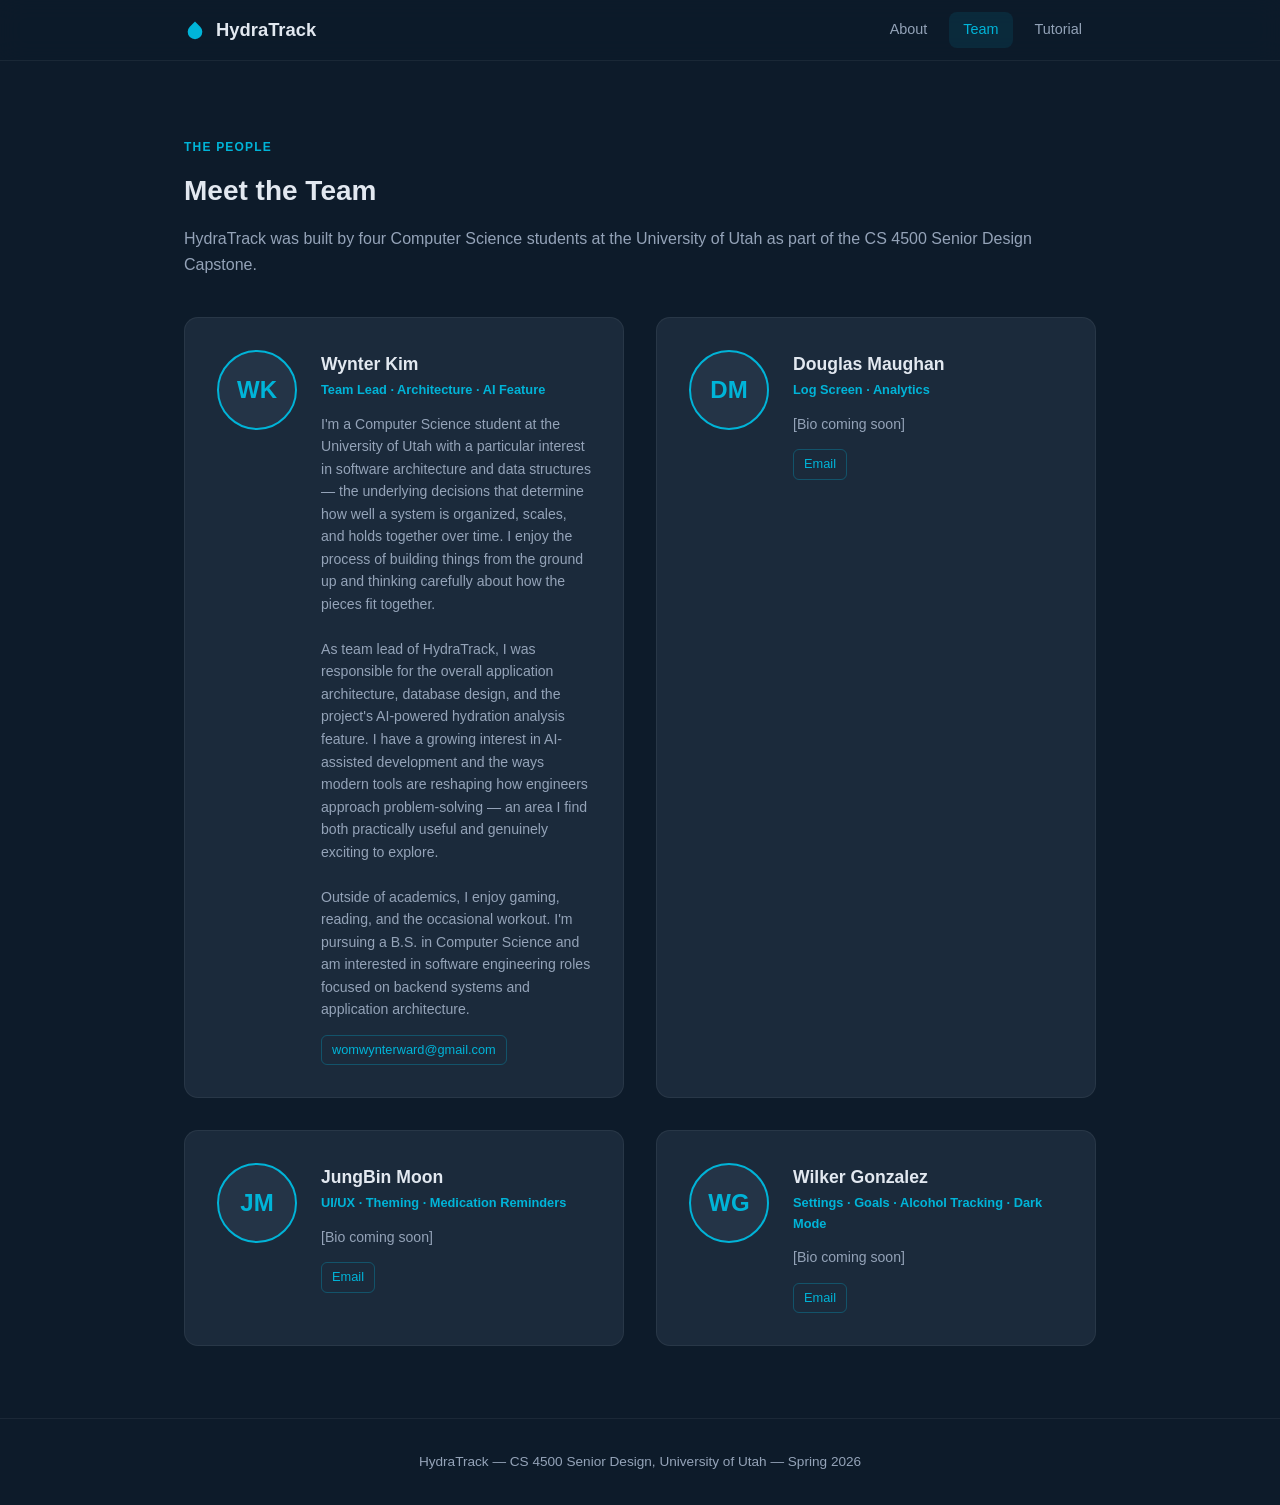
==== docs/team.html @ 66c3c1ba "Rename public to docs for GitHub Pages" ====
<!DOCTYPE html>
<html lang="en">
<head>
  <meta charset="UTF-8" />
  <meta name="viewport" content="width=device-width, initial-scale=1.0" />
  <title>Team — HydraTrack</title>
  <link rel="stylesheet" href="style.css" />
</head>
<body>

<nav>
  <div class="nav-inner">
    <a class="nav-logo" href="index.html">
      <svg width="22" height="22" viewBox="0 0 24 24" fill="currentColor">
        <path d="M12 2.69l5.66 5.66a8 8 0 1 1-11.31 0z"/>
      </svg>
      HydraTrack
    </a>
    <div class="nav-links">
      <a href="index.html">About</a>
      <a href="team.html" class="active">Team</a>
      <a href="tutorial.html">Tutorial</a>
    </div>
  </div>
</nav>

<section>
  <div class="container">
    <span class="label">The People</span>
    <h2>Meet the Team</h2>
    <p>HydraTrack was built by four Computer Science students at the University of Utah as part of the CS 4500 Senior Design Capstone.</p>

    <div class="team-grid">

      <!-- Wynter -->
      <div class="team-card">
        <div class="team-avatar">WK</div>
        <div class="team-info">
          <h3>Wynter Kim</h3>
          <div class="team-role">Team Lead · Architecture · AI Feature</div>
          <p class="team-bio">
            I'm a Computer Science student at the University of Utah with a particular interest in software architecture and data structures — the underlying decisions that determine how well a system is organized, scales, and holds together over time. I enjoy the process of building things from the ground up and thinking carefully about how the pieces fit together.
            <br><br>
            As team lead of HydraTrack, I was responsible for the overall application architecture, database design, and the project's AI-powered hydration analysis feature. I have a growing interest in AI-assisted development and the ways modern tools are reshaping how engineers approach problem-solving — an area I find both practically useful and genuinely exciting to explore.
            <br><br>
            Outside of academics, I enjoy gaming, reading, and the occasional workout. I'm pursuing a B.S. in Computer Science and am interested in software engineering roles focused on backend systems and application architecture.
          </p>
          <div class="team-contact">
            <a href="mailto:womwynterward@gmail.com">womwynterward@gmail.com</a>
          </div>
        </div>
      </div>

      <!-- Douglas -->
      <div class="team-card">
        <div class="team-avatar">DM</div>
        <div class="team-info">
          <h3>Douglas Maughan</h3>
          <div class="team-role">Log Screen · Analytics</div>
          <p class="team-bio">
            [Bio coming soon]
          </p>
          <div class="team-contact">
            <a href="mailto:placeholder@utah.edu">Email</a>
          </div>
        </div>
      </div>

      <!-- Moon -->
      <div class="team-card">
        <div class="team-avatar">JM</div>
        <div class="team-info">
          <h3>JungBin Moon</h3>
          <div class="team-role">UI/UX · Theming · Medication Reminders</div>
          <p class="team-bio">
            [Bio coming soon]
          </p>
          <div class="team-contact">
            <a href="mailto:placeholder@utah.edu">Email</a>
          </div>
        </div>
      </div>

      <!-- Wilker -->
      <div class="team-card">
        <div class="team-avatar">WG</div>
        <div class="team-info">
          <h3>Wilker Gonzalez</h3>
          <div class="team-role">Settings · Goals · Alcohol Tracking · Dark Mode</div>
          <p class="team-bio">
            [Bio coming soon]
          </p>
          <div class="team-contact">
            <a href="mailto:placeholder@utah.edu">Email</a>
          </div>
        </div>
      </div>

    </div>
  </div>
</section>

<footer>
  <div class="container">
    <p>HydraTrack &mdash; CS 4500 Senior Design, University of Utah &mdash; Spring 2026</p>
  </div>
</footer>

</body>
</html>
---- docs/style.css ----
:root {
  --bg: #0d1b2a;
  --bg2: #1b2a3b;
  --bg3: #243447;
  --accent: #00b4d8;
  --accent2: #0096c7;
  --text: #e2e8f0;
  --text2: #94a3b8;
  --radius: 14px;
  --max-w: 960px;
}

* { box-sizing: border-box; margin: 0; padding: 0; }

body {
  font-family: -apple-system, BlinkMacSystemFont, 'Segoe UI', sans-serif;
  background: var(--bg);
  color: var(--text);
  line-height: 1.6;
}

/* ── NAV ── */
nav {
  position: sticky;
  top: 0;
  z-index: 100;
  background: rgba(13, 27, 42, 0.92);
  backdrop-filter: blur(12px);
  border-bottom: 1px solid rgba(255,255,255,0.06);
}
.nav-inner {
  max-width: var(--max-w);
  margin: 0 auto;
  padding: 0 24px;
  height: 60px;
  display: flex;
  align-items: center;
  justify-content: space-between;
}
.nav-logo {
  display: flex;
  align-items: center;
  gap: 10px;
  font-weight: 700;
  font-size: 1.15rem;
  color: var(--text);
  text-decoration: none;
}
.nav-logo svg { color: var(--accent); }
.nav-links { display: flex; gap: 8px; }
.nav-links a {
  color: var(--text2);
  text-decoration: none;
  padding: 6px 14px;
  border-radius: 8px;
  font-size: 0.9rem;
  transition: all 0.2s;
}
.nav-links a:hover, .nav-links a.active {
  color: var(--accent);
  background: rgba(0,180,216,0.1);
}

/* ── LAYOUT ── */
.container {
  max-width: var(--max-w);
  margin: 0 auto;
  padding: 0 24px;
}
section { padding: 72px 0; }
section + section { border-top: 1px solid rgba(255,255,255,0.05); }

h1 { font-size: clamp(2rem, 5vw, 3rem); font-weight: 800; line-height: 1.15; }
h2 { font-size: 1.75rem; font-weight: 700; margin-bottom: 12px; }
h3 { font-size: 1.15rem; font-weight: 600; margin-bottom: 8px; }
p  { color: var(--text2); }

.label {
  display: inline-block;
  font-size: 0.75rem;
  font-weight: 700;
  letter-spacing: 0.1em;
  text-transform: uppercase;
  color: var(--accent);
  margin-bottom: 12px;
}

/* ── BUTTONS ── */
.btn {
  display: inline-flex;
  align-items: center;
  gap: 8px;
  padding: 12px 28px;
  border-radius: 10px;
  font-weight: 600;
  font-size: 0.95rem;
  text-decoration: none;
  transition: all 0.2s;
  cursor: pointer;
}
.btn-primary {
  background: var(--accent);
  color: #0d1b2a;
}
.btn-primary:hover { background: var(--accent2); transform: translateY(-1px); }
.btn-outline {
  border: 1px solid rgba(0,180,216,0.4);
  color: var(--accent);
}
.btn-outline:hover { background: rgba(0,180,216,0.1); }

/* ── HERO ── */
.hero {
  padding: 96px 0 80px;
  text-align: center;
}
.hero-drop {
  width: 72px;
  height: 72px;
  margin: 0 auto 24px;
  color: var(--accent);
}
.hero h1 span { color: var(--accent); }
.hero p {
  max-width: 540px;
  margin: 20px auto 36px;
  font-size: 1.1rem;
}
.hero-btns { display: flex; gap: 12px; justify-content: center; flex-wrap: wrap; }

/* ── FEATURES ── */
.features-grid {
  display: grid;
  grid-template-columns: repeat(auto-fit, minmax(260px, 1fr));
  gap: 20px;
  margin-top: 40px;
}
.feature-card {
  background: var(--bg2);
  border: 1px solid rgba(255,255,255,0.06);
  border-radius: var(--radius);
  padding: 28px;
}
.feature-icon {
  width: 44px;
  height: 44px;
  background: rgba(0,180,216,0.12);
  border-radius: 10px;
  display: flex;
  align-items: center;
  justify-content: center;
  color: var(--accent);
  margin-bottom: 16px;
}

/* ── SCREENSHOTS ── */
.screenshots {
  display: flex;
  gap: 20px;
  justify-content: center;
  flex-wrap: wrap;
  margin-top: 40px;
}
.phone-frame {
  width: 180px;
  background: var(--bg2);
  border-radius: 28px;
  border: 2px solid rgba(255,255,255,0.08);
  overflow: hidden;
  box-shadow: 0 20px 40px rgba(0,0,0,0.4);
  flex-shrink: 0;
}
.phone-frame img {
  width: 100%;
  display: block;
}
.phone-frame .ph-label {
  text-align: center;
  font-size: 0.75rem;
  color: var(--text2);
  padding: 10px 8px;
}

/* ── TEAM ── */
.team-grid {
  display: grid;
  grid-template-columns: repeat(auto-fit, minmax(420px, 1fr));
  gap: 32px;
  margin-top: 40px;
}
.team-card {
  background: var(--bg2);
  border: 1px solid rgba(255,255,255,0.06);
  border-radius: var(--radius);
  padding: 32px;
  display: flex;
  gap: 24px;
  align-items: flex-start;
}
.team-avatar {
  width: 80px;
  height: 80px;
  border-radius: 50%;
  background: var(--bg3);
  border: 2px solid var(--accent);
  display: flex;
  align-items: center;
  justify-content: center;
  font-size: 1.5rem;
  font-weight: 700;
  color: var(--accent);
  flex-shrink: 0;
  overflow: hidden;
}
.team-avatar img { width: 100%; height: 100%; object-fit: cover; }
.team-info h3 { font-size: 1.1rem; margin-bottom: 2px; }
.team-role { font-size: 0.8rem; color: var(--accent); font-weight: 600; margin-bottom: 12px; }
.team-bio { font-size: 0.88rem; color: var(--text2); margin-bottom: 14px; }
.team-contact { display: flex; gap: 10px; flex-wrap: wrap; }
.team-contact a {
  font-size: 0.8rem;
  color: var(--accent);
  text-decoration: none;
  padding: 4px 10px;
  border: 1px solid rgba(0,180,216,0.3);
  border-radius: 6px;
}
.team-contact a:hover { background: rgba(0,180,216,0.1); }

/* ── TUTORIAL ── */
.tutorial-steps { margin-top: 48px; }
.step {
  display: grid;
  grid-template-columns: 1fr 1fr;
  gap: 48px;
  align-items: center;
  margin-bottom: 80px;
}
.step:nth-child(even) { direction: rtl; }
.step:nth-child(even) > * { direction: ltr; }
.step-text {}
.step-num {
  display: inline-flex;
  align-items: center;
  justify-content: center;
  width: 36px;
  height: 36px;
  background: var(--accent);
  color: #0d1b2a;
  border-radius: 50%;
  font-weight: 800;
  font-size: 0.9rem;
  margin-bottom: 16px;
}
.step-text h3 { font-size: 1.3rem; margin-bottom: 12px; }
.step-text ul {
  list-style: none;
  margin-top: 12px;
}
.step-text ul li {
  color: var(--text2);
  font-size: 0.92rem;
  padding: 5px 0;
  padding-left: 20px;
  position: relative;
}
.step-text ul li::before {
  content: '→';
  position: absolute;
  left: 0;
  color: var(--accent);
}
.step-visual {
  display: flex;
  justify-content: center;
  gap: 16px;
}
.step-visual .phone-frame { width: 160px; }

/* ── FOOTER ── */
footer {
  border-top: 1px solid rgba(255,255,255,0.06);
  padding: 32px 0;
  text-align: center;
  color: var(--text2);
  font-size: 0.85rem;
}

/* ── RESPONSIVE ── */
@media (max-width: 680px) {
  .step { grid-template-columns: 1fr; }
  .step:nth-child(even) { direction: ltr; }
  .team-grid { grid-template-columns: 1fr; }
  .team-card { flex-direction: column; }
  .nav-links a { padding: 6px 10px; font-size: 0.82rem; }
  .phone-frame { width: 140px; }
  .step-visual .phone-frame { width: 140px; }
}
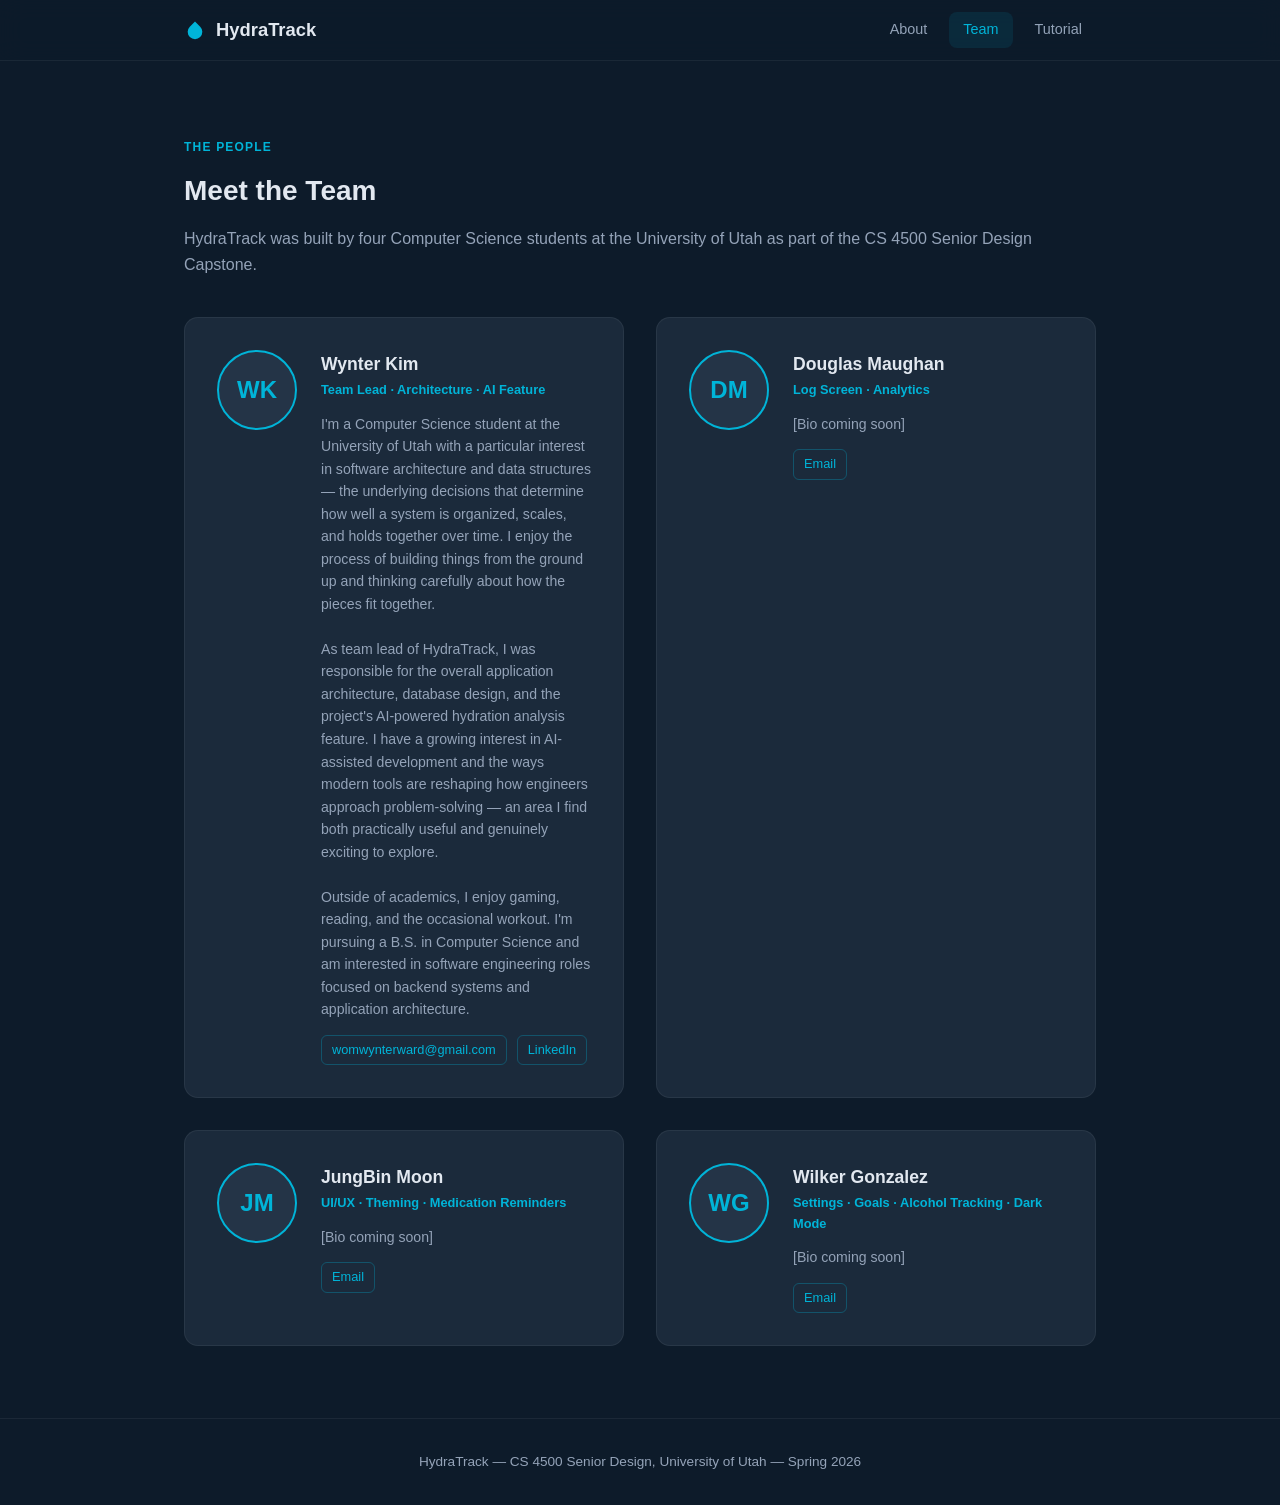
==== commit 0cb3db28: "Add LinkedIn link for Wynter on team page" ====
--- a/docs/team.html
+++ b/docs/team.html
@@ -47,6 +47,7 @@
           </p>
           <div class="team-contact">
             <a href="mailto:womwynterward@gmail.com">womwynterward@gmail.com</a>
+            <a href="https://www.linkedin.com/in/wynterk" target="_blank">LinkedIn</a>
           </div>
         </div>
       </div>
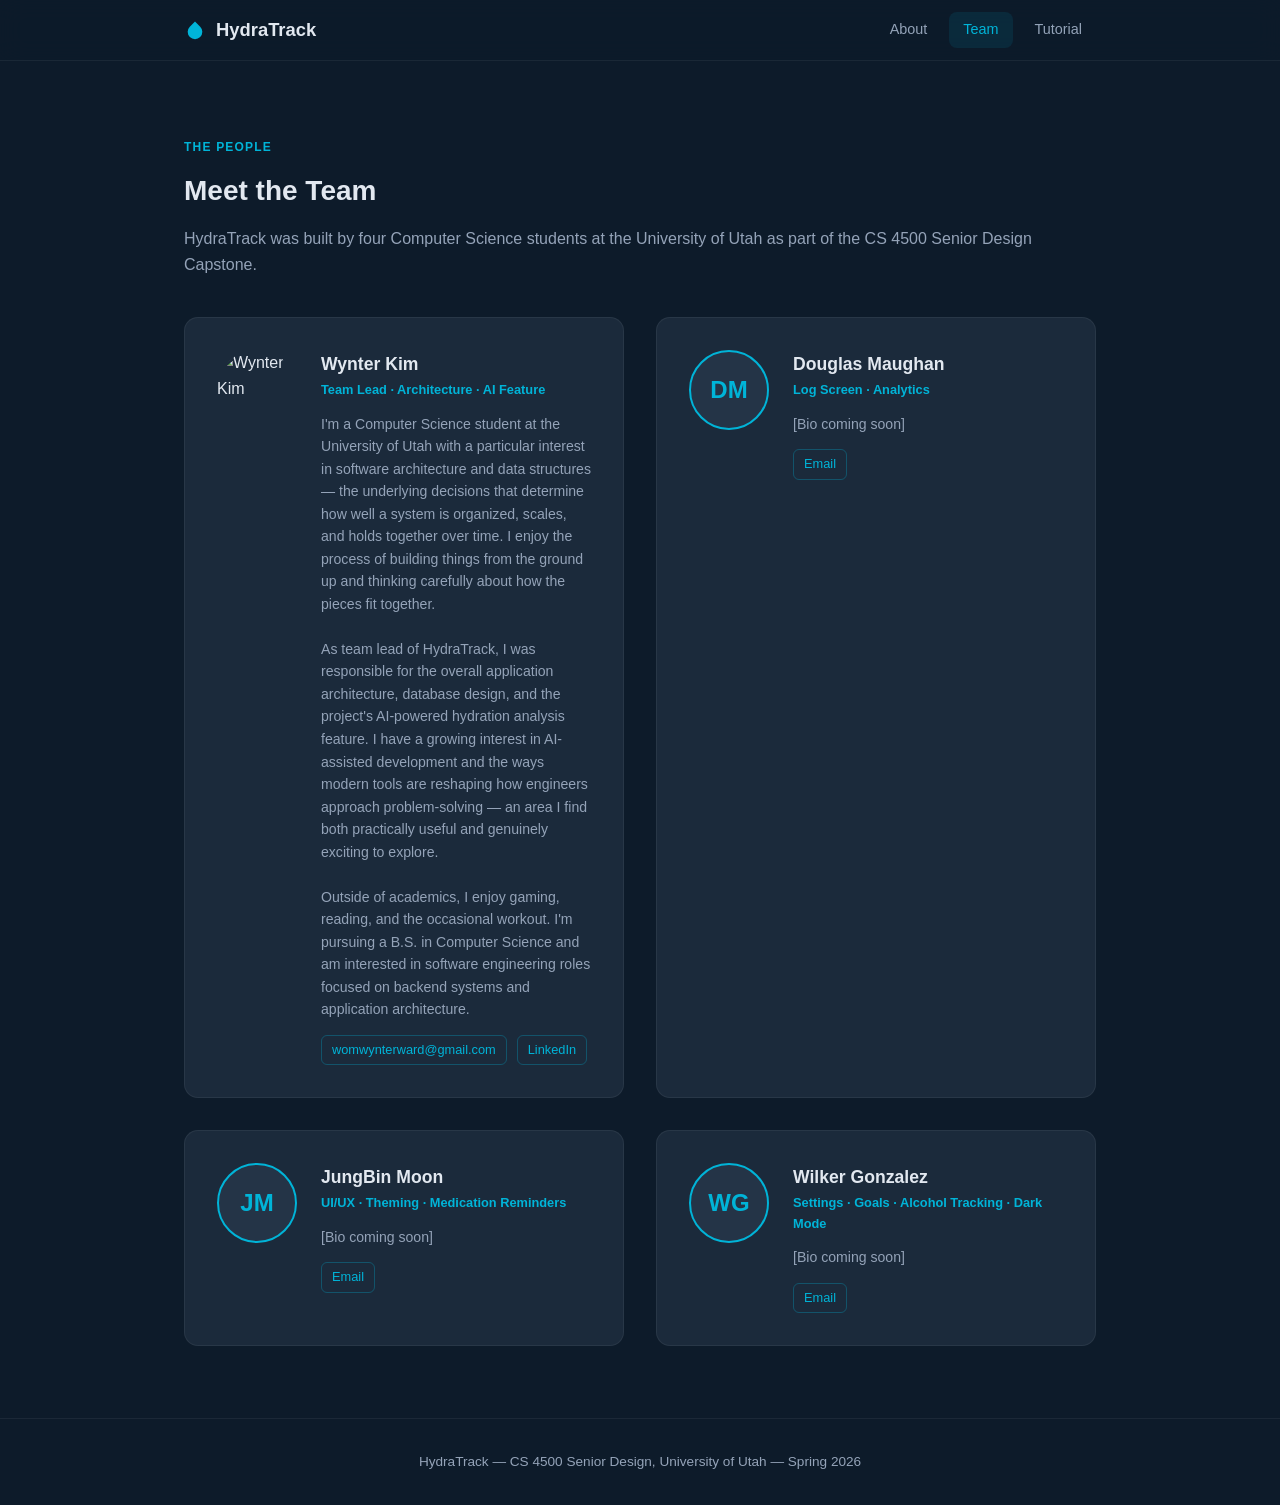
==== commit cb62c665: "Add Wynter profile photo and LinkedIn link on team page" ====
--- a/docs/team.html
+++ b/docs/team.html
@@ -34,7 +34,7 @@
 
       <!-- Wynter -->
       <div class="team-card">
-        <div class="team-avatar">WK</div>
+        <img class="team-avatar-photo" src="https://drive.google.com/uc?export=view&id=1xykUFHO-UEpT9H7BAoOxvpCAQbJBB3W1" alt="Wynter Kim" />
         <div class="team-info">
           <h3>Wynter Kim</h3>
           <div class="team-role">Team Lead · Architecture · AI Feature</div>
--- a/docs/style.css
+++ b/docs/style.css
@@ -213,6 +213,7 @@
   overflow: hidden;
 }
 .team-avatar img { width: 100%; height: 100%; object-fit: cover; }
+.team-avatar-photo { width: 80px; height: 80px; border-radius: 50%; object-fit: cover; flex-shrink: 0; }
 .team-info h3 { font-size: 1.1rem; margin-bottom: 2px; }
 .team-role { font-size: 0.8rem; color: var(--accent); font-weight: 600; margin-bottom: 12px; }
 .team-bio { font-size: 0.88rem; color: var(--text2); margin-bottom: 14px; }
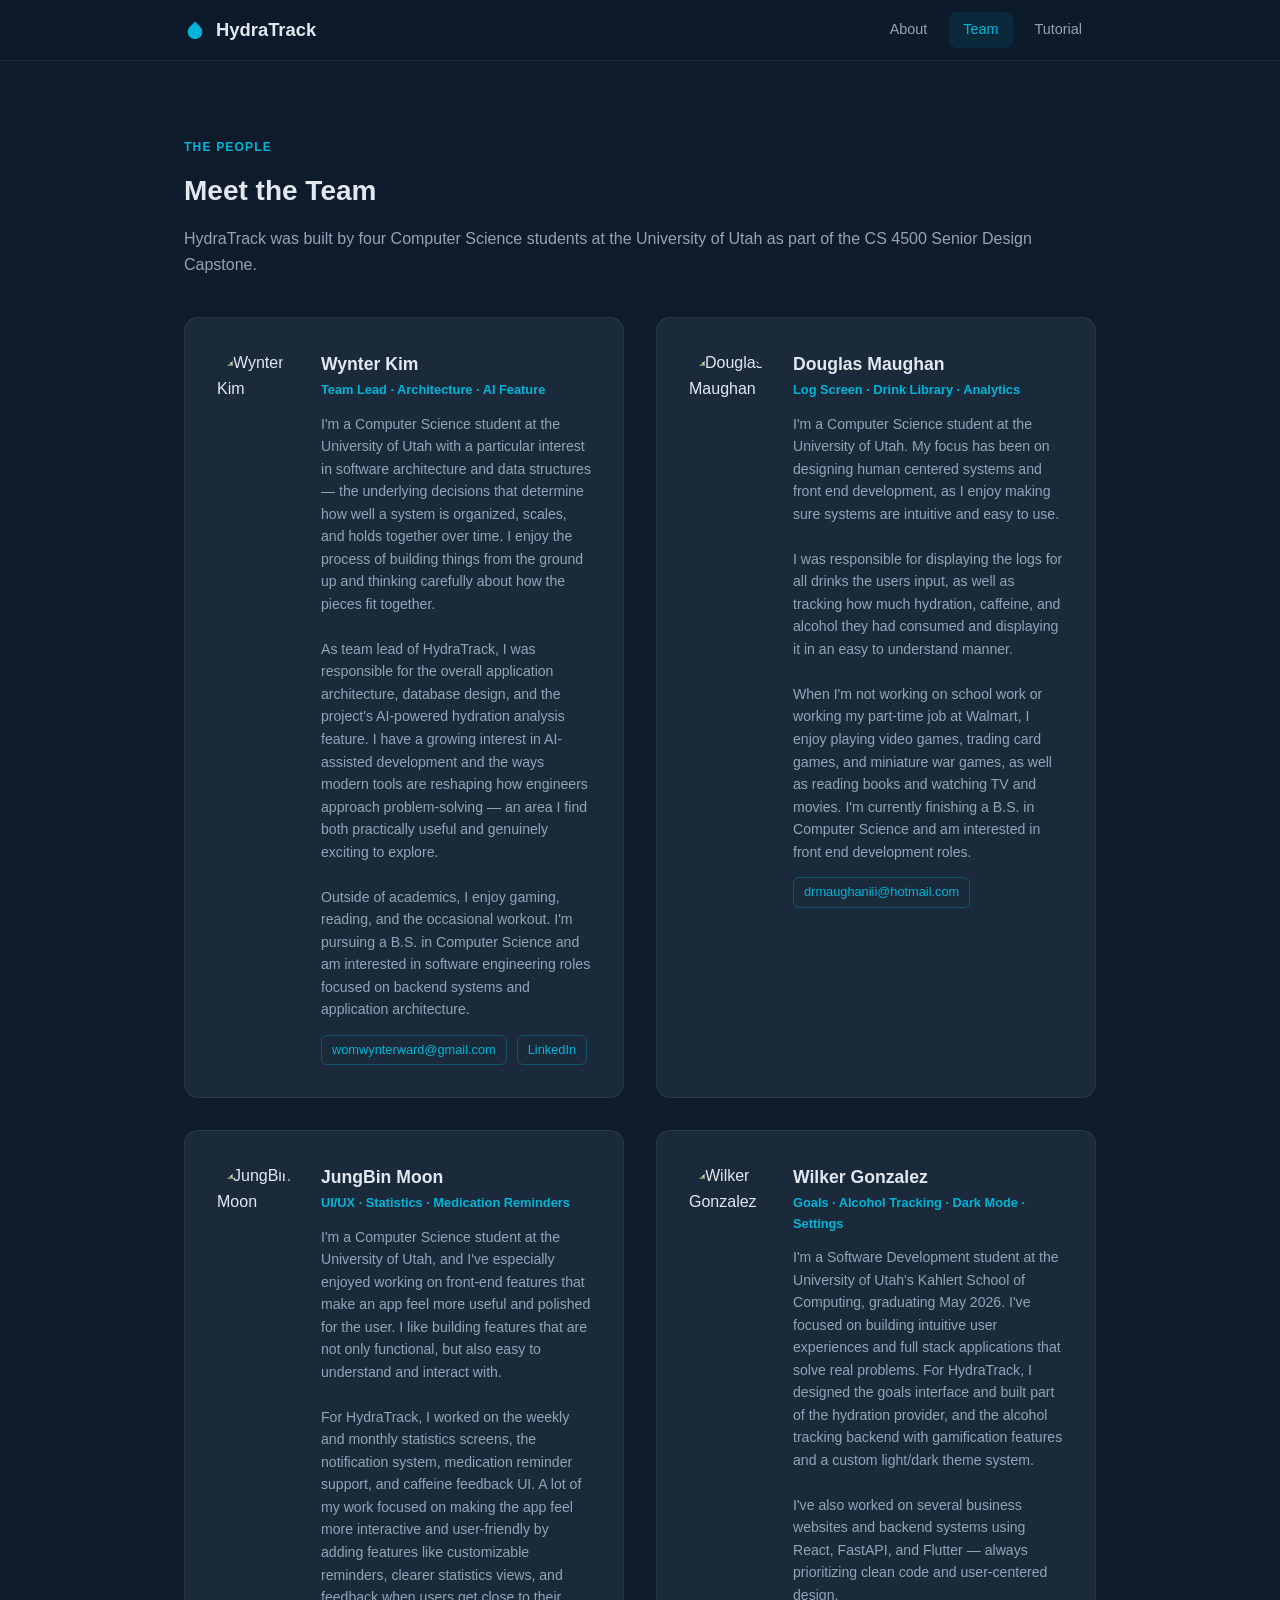
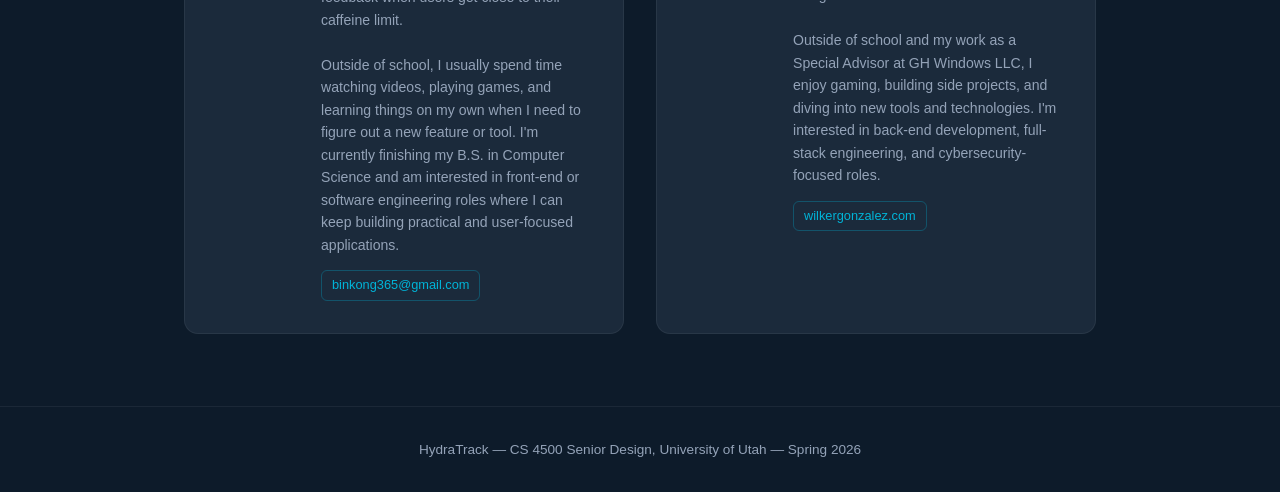
==== commit 92f1f89c: "Update team page: add all bios, photos, and contact info" ====
--- a/docs/team.html
+++ b/docs/team.html
@@ -34,7 +34,7 @@
 
       <!-- Wynter -->
       <div class="team-card">
-        <img class="team-avatar-photo" src="https://drive.google.com/uc?export=view&id=1xykUFHO-UEpT9H7BAoOxvpCAQbJBB3W1" alt="Wynter Kim" />
+        <img class="team-avatar-photo" src="https://i.imgur.com/0byBRqj.jpeg" alt="Wynter Kim" />
         <div class="team-info">
           <h3>Wynter Kim</h3>
           <div class="team-role">Team Lead · Architecture · AI Feature</div>
@@ -54,45 +54,57 @@
 
       <!-- Douglas -->
       <div class="team-card">
-        <div class="team-avatar">DM</div>
+        <img class="team-avatar-photo" src="https://i.imgur.com/sVaj7d4.jpeg" alt="Douglas Maughan" />
         <div class="team-info">
           <h3>Douglas Maughan</h3>
-          <div class="team-role">Log Screen · Analytics</div>
+          <div class="team-role">Log Screen · Drink Library · Analytics</div>
           <p class="team-bio">
-            [Bio coming soon]
+            I'm a Computer Science student at the University of Utah. My focus has been on designing human centered systems and front end development, as I enjoy making sure systems are intuitive and easy to use.
+            <br><br>
+            I was responsible for displaying the logs for all drinks the users input, as well as tracking how much hydration, caffeine, and alcohol they had consumed and displaying it in an easy to understand manner.
+            <br><br>
+            When I'm not working on school work or working my part-time job at Walmart, I enjoy playing video games, trading card games, and miniature war games, as well as reading books and watching TV and movies. I'm currently finishing a B.S. in Computer Science and am interested in front end development roles.
           </p>
           <div class="team-contact">
-            <a href="mailto:placeholder@utah.edu">Email</a>
+            <a href="mailto:drmaughaniii@hotmail.com">drmaughaniii@hotmail.com</a>
           </div>
         </div>
       </div>
 
       <!-- Moon -->
       <div class="team-card">
-        <div class="team-avatar">JM</div>
+        <img class="team-avatar-photo" src="https://i.imgur.com/skKUJuO.jpeg" alt="JungBin Moon" />
         <div class="team-info">
           <h3>JungBin Moon</h3>
-          <div class="team-role">UI/UX · Theming · Medication Reminders</div>
+          <div class="team-role">UI/UX · Statistics · Medication Reminders</div>
           <p class="team-bio">
-            [Bio coming soon]
+            I'm a Computer Science student at the University of Utah, and I've especially enjoyed working on front-end features that make an app feel more useful and polished for the user. I like building features that are not only functional, but also easy to understand and interact with.
+            <br><br>
+            For HydraTrack, I worked on the weekly and monthly statistics screens, the notification system, medication reminder support, and caffeine feedback UI. A lot of my work focused on making the app feel more interactive and user-friendly by adding features like customizable reminders, clearer statistics views, and feedback when users get close to their caffeine limit.
+            <br><br>
+            Outside of school, I usually spend time watching videos, playing games, and learning things on my own when I need to figure out a new feature or tool. I'm currently finishing my B.S. in Computer Science and am interested in front-end or software engineering roles where I can keep building practical and user-focused applications.
           </p>
           <div class="team-contact">
-            <a href="mailto:placeholder@utah.edu">Email</a>
+            <a href="mailto:binkong365@gmail.com">binkong365@gmail.com</a>
           </div>
         </div>
       </div>
 
       <!-- Wilker -->
       <div class="team-card">
-        <div class="team-avatar">WG</div>
+        <img class="team-avatar-photo" src="https://i.imgur.com/IZ5FVXg.png" alt="Wilker Gonzalez" />
         <div class="team-info">
           <h3>Wilker Gonzalez</h3>
-          <div class="team-role">Settings · Goals · Alcohol Tracking · Dark Mode</div>
+          <div class="team-role">Goals · Alcohol Tracking · Dark Mode · Settings</div>
           <p class="team-bio">
-            [Bio coming soon]
+            I'm a Software Development student at the University of Utah's Kahlert School of Computing, graduating May 2026. I've focused on building intuitive user experiences and full stack applications that solve real problems. For HydraTrack, I designed the goals interface and built part of the hydration provider, and the alcohol tracking backend with gamification features and a custom light/dark theme system.
+            <br><br>
+            I've also worked on several business websites and backend systems using React, FastAPI, and Flutter — always prioritizing clean code and user-centered design.
+            <br><br>
+            Outside of school and my work as a Special Advisor at GH Windows LLC, I enjoy gaming, building side projects, and diving into new tools and technologies. I'm interested in back-end development, full-stack engineering, and cybersecurity-focused roles.
           </p>
           <div class="team-contact">
-            <a href="mailto:placeholder@utah.edu">Email</a>
+            <a href="https://wilkergonzalez.com" target="_blank">wilkergonzalez.com</a>
           </div>
         </div>
       </div>
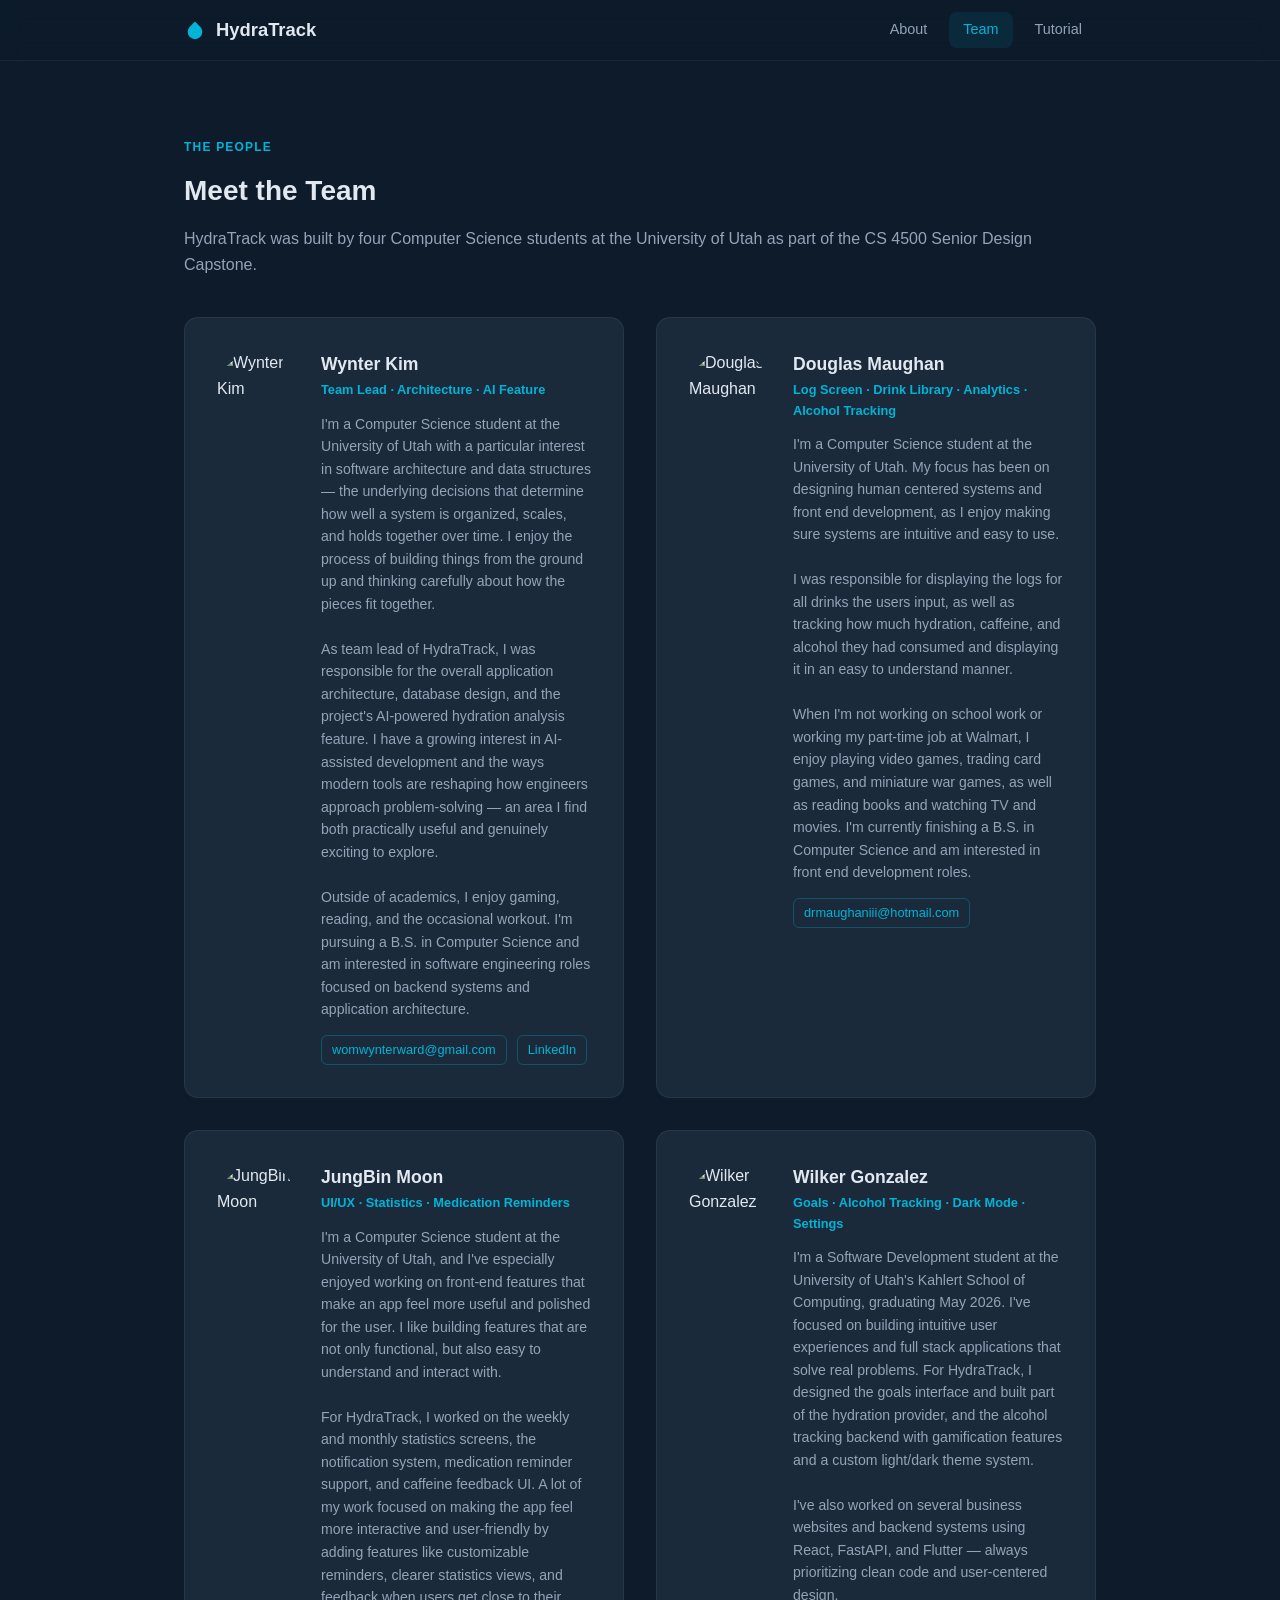
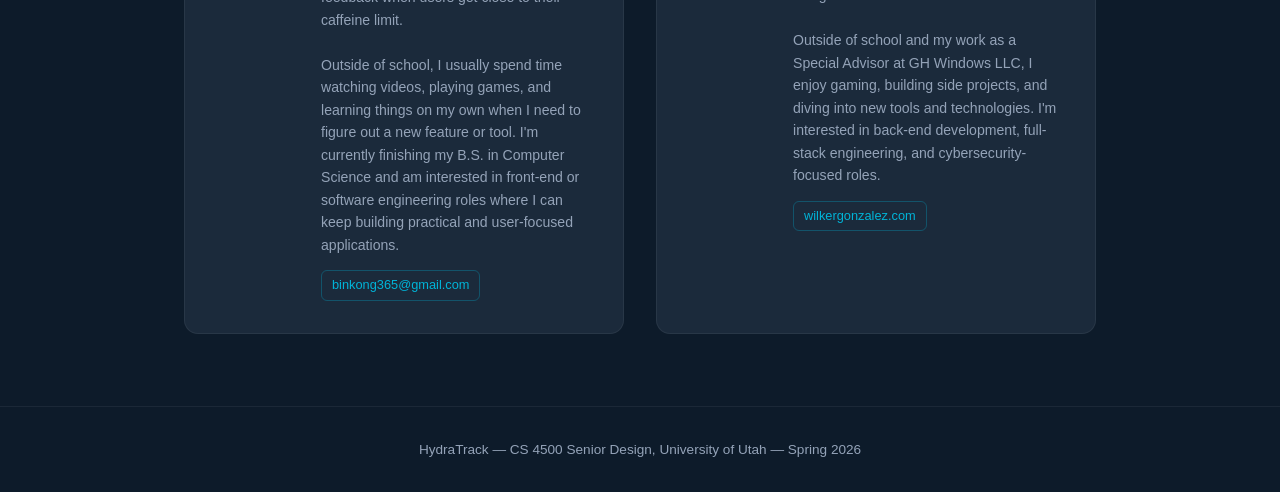
==== commit 98a97af2: "Add Alcohol Tracking to Douglas's role" ====
--- a/docs/team.html
+++ b/docs/team.html
@@ -57,7 +57,7 @@
         <img class="team-avatar-photo" src="https://i.imgur.com/sVaj7d4.jpeg" alt="Douglas Maughan" />
         <div class="team-info">
           <h3>Douglas Maughan</h3>
-          <div class="team-role">Log Screen · Drink Library · Analytics</div>
+          <div class="team-role">Log Screen · Drink Library · Analytics · Alcohol Tracking</div>
           <p class="team-bio">
             I'm a Computer Science student at the University of Utah. My focus has been on designing human centered systems and front end development, as I enjoy making sure systems are intuitive and easy to use.
             <br><br>
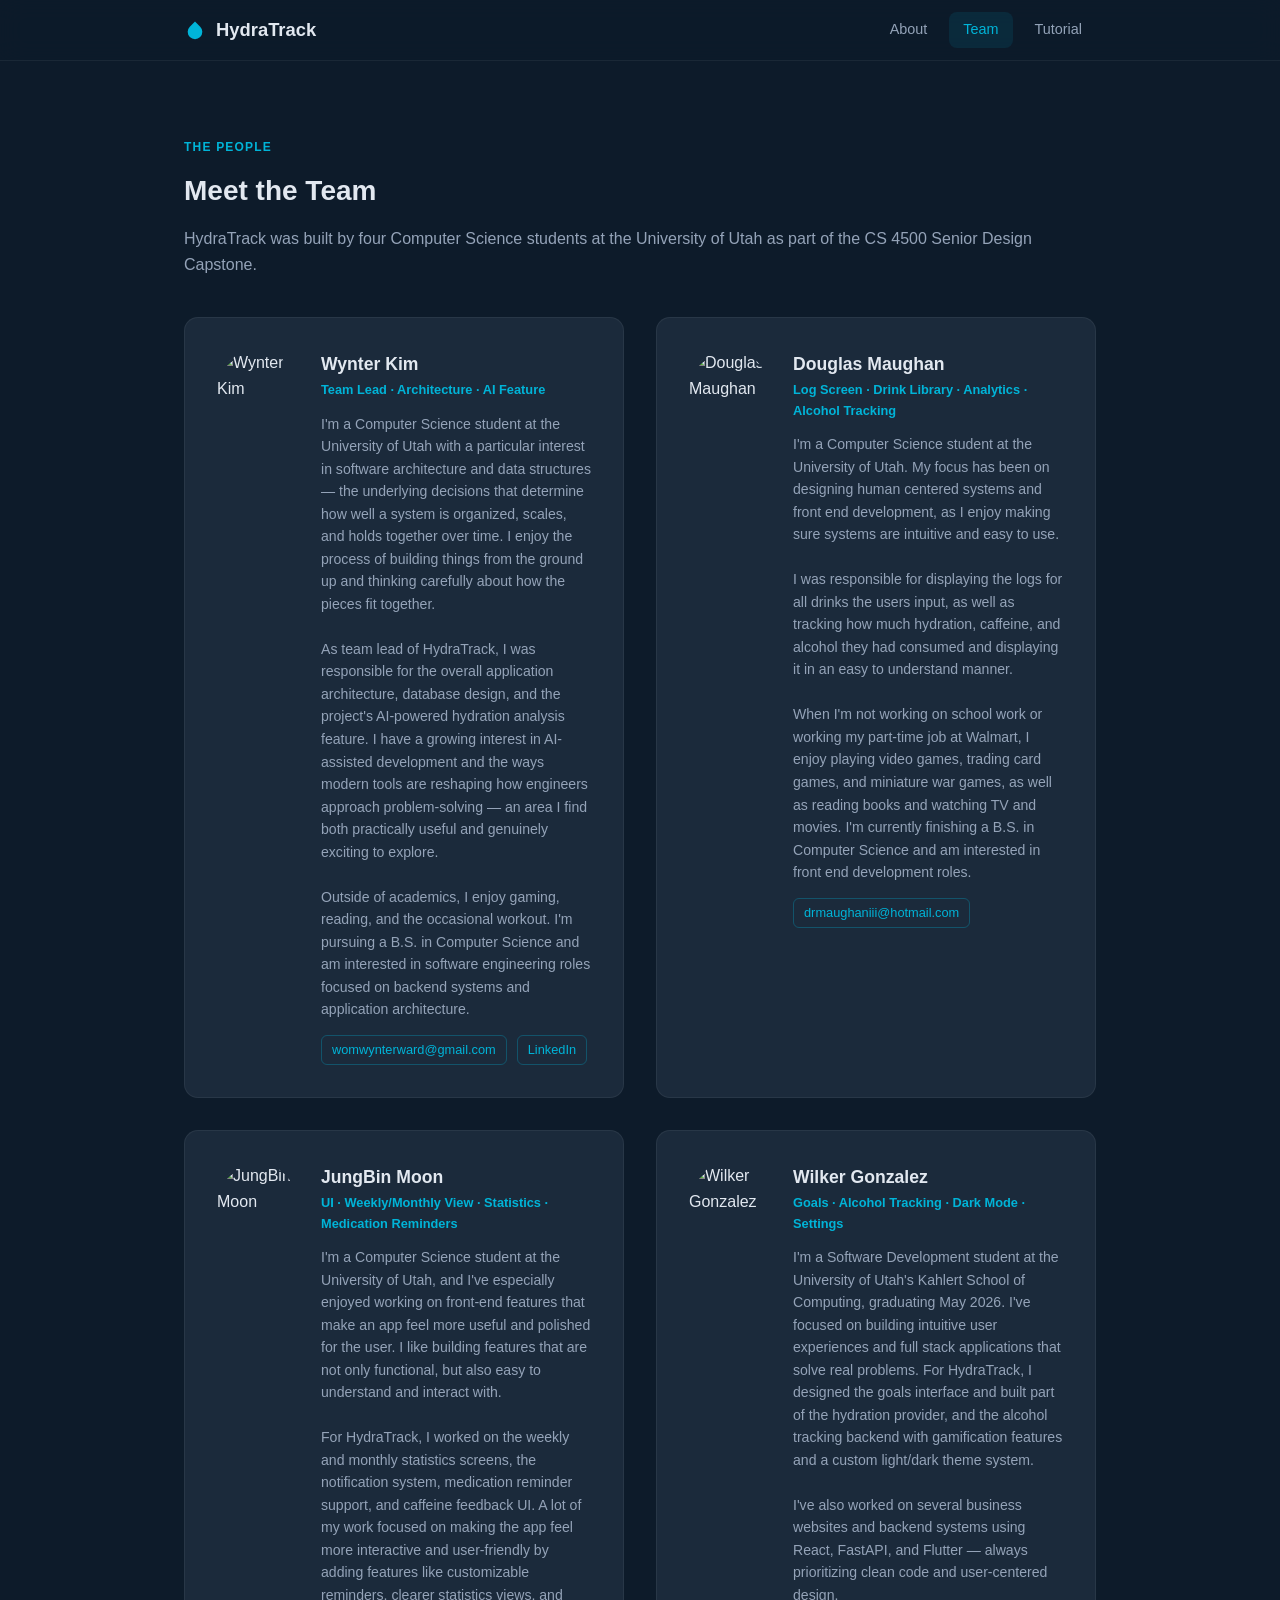
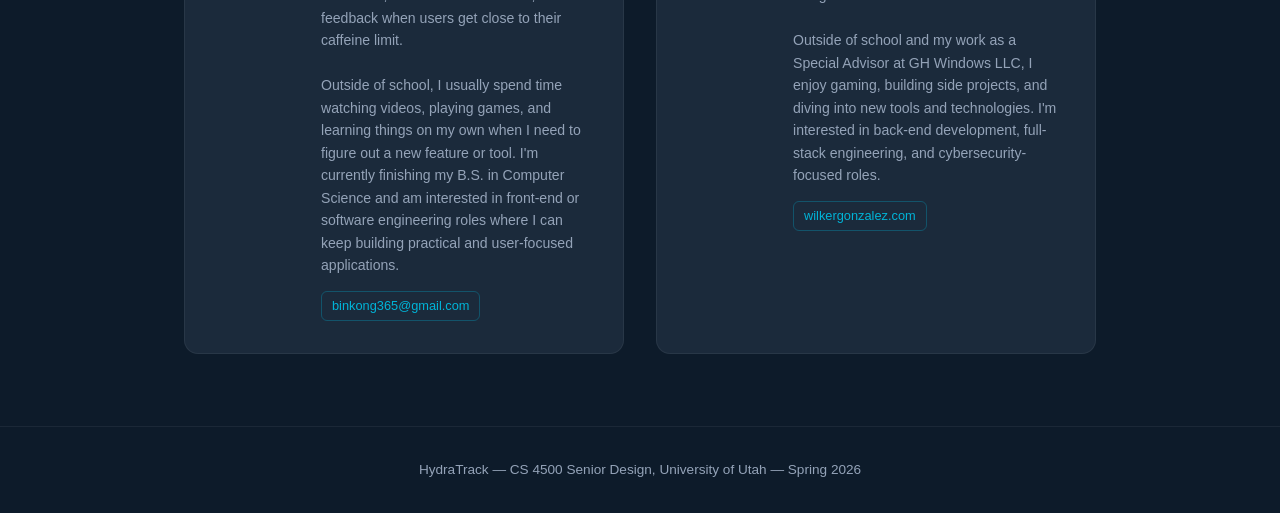
==== commit 916b1d2c: "Update Moon's role: UI, Weekly/Monthly View, Statistics, Medication Reminders" ====
--- a/docs/team.html
+++ b/docs/team.html
@@ -76,7 +76,7 @@
         <img class="team-avatar-photo" src="https://i.imgur.com/skKUJuO.jpeg" alt="JungBin Moon" />
         <div class="team-info">
           <h3>JungBin Moon</h3>
-          <div class="team-role">UI/UX · Statistics · Medication Reminders</div>
+          <div class="team-role">UI · Weekly/Monthly View · Statistics · Medication Reminders</div>
           <p class="team-bio">
             I'm a Computer Science student at the University of Utah, and I've especially enjoyed working on front-end features that make an app feel more useful and polished for the user. I like building features that are not only functional, but also easy to understand and interact with.
             <br><br>
